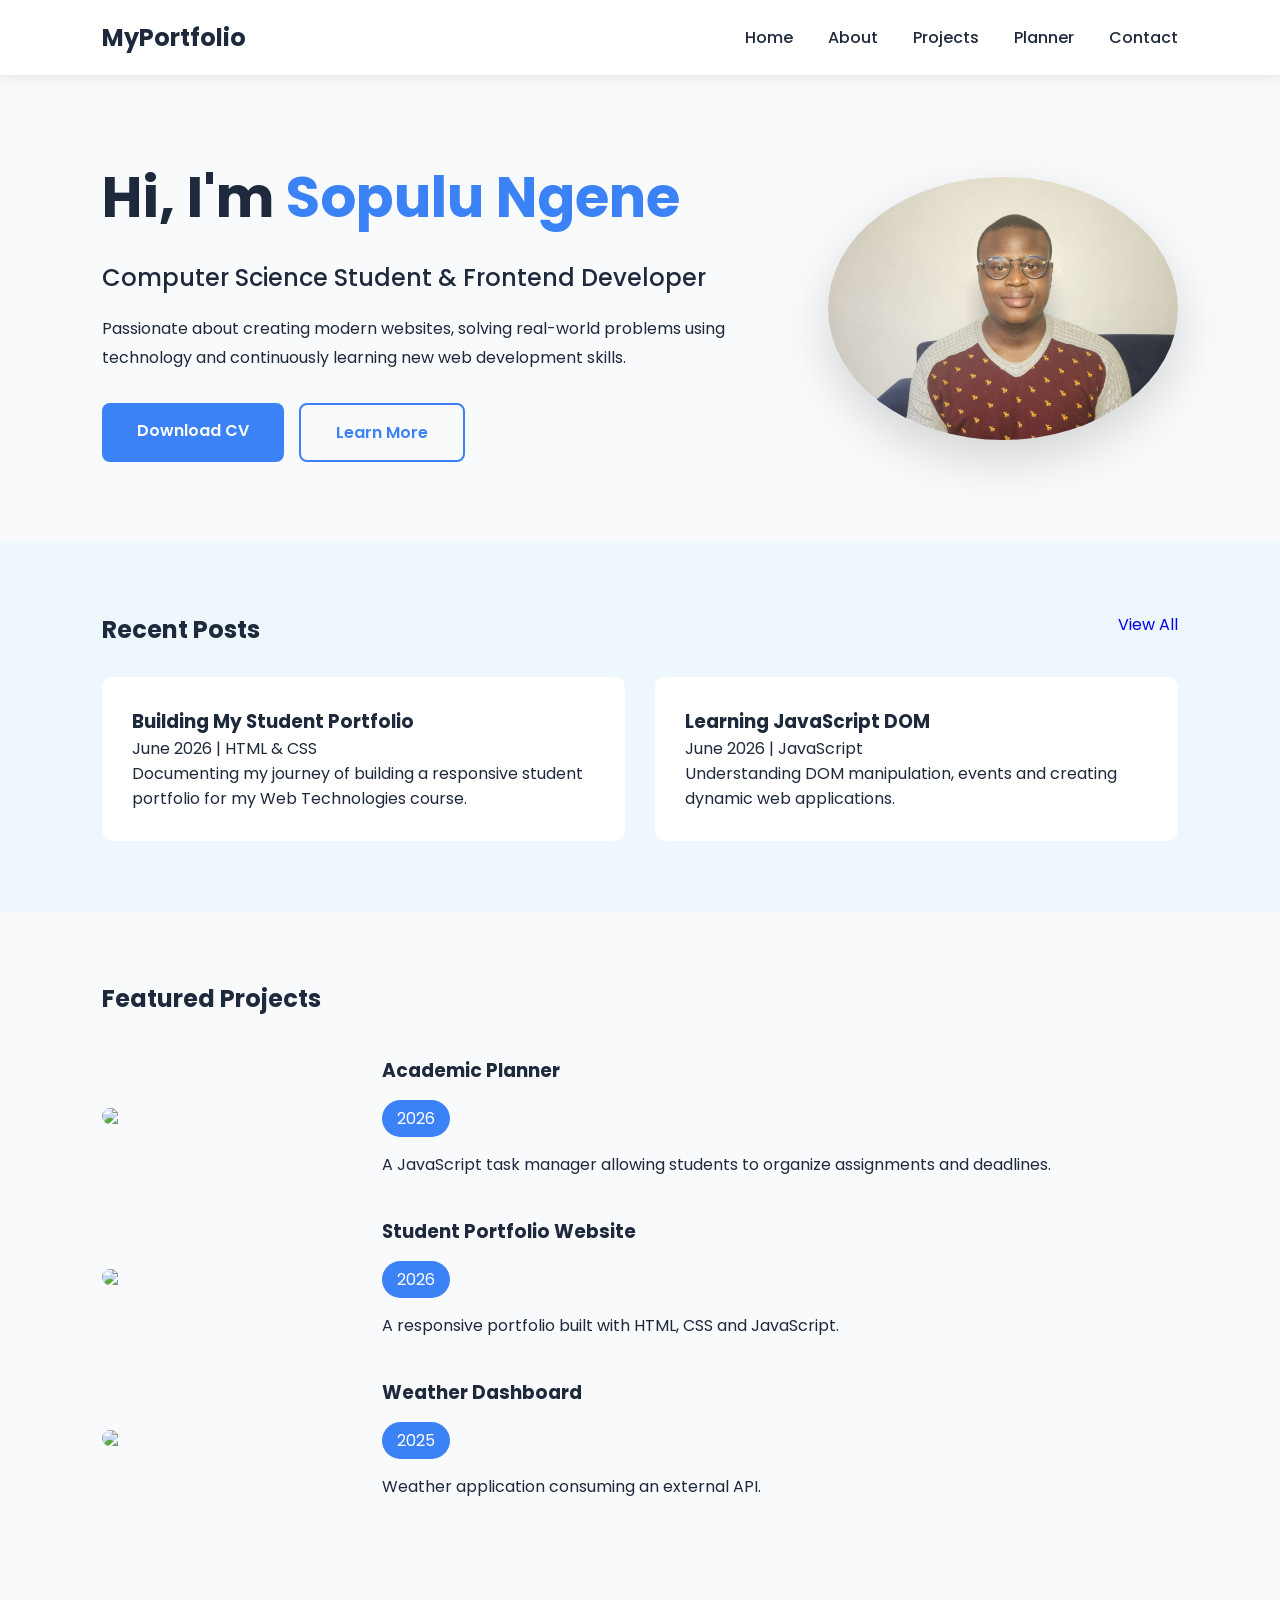
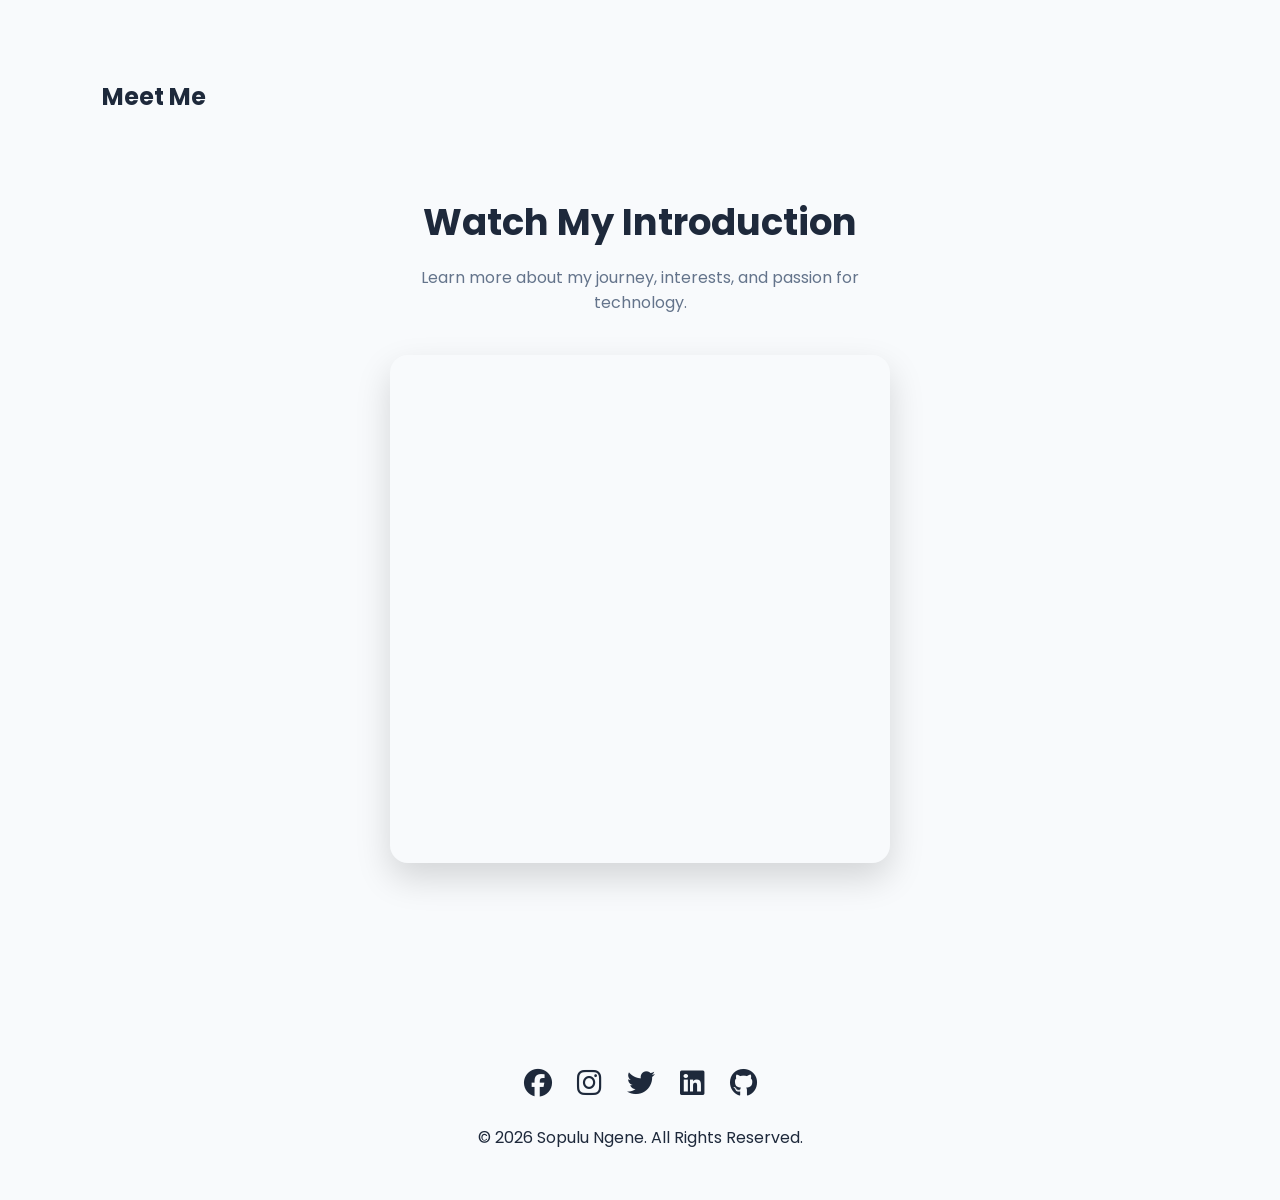
==== index.html @ fb3fa075 "Setup project" ====
<!doctype html>
<html lang="en">
  <head>
    <meta charset="UTF-8" />
    <meta name="viewport" content="width=device-width, initial-scale=1.0" />
    <title>MIVA Student Portfolio</title>

    <link rel="stylesheet" href="app.css" />

    <link rel="preconnect" href="https://fonts.googleapis.com" />
    <link
      href="https://fonts.googleapis.com/css2?family=Poppins:wght@300;400;500;600;700&display=swap"
      rel="stylesheet"
    />

    <link
      rel="stylesheet"
      href="https://cdnjs.cloudflare.com/ajax/libs/font-awesome/6.6.0/css/all.min.css"
    />
  </head>

  <body>
    <header>
      <nav class="navbar">
        <div class="logo">
          <h2>MyPortfolio</h2>
        </div>

        <ul class="nav-links">
          <li><a href="index.html">Home</a></li>

          <li><a href="pages/about-me.html">About</a></li>

          <li><a href="pages/projects-page.html">Projects</a></li>

          <li><a href="pages/academic-planner.html">Planner</a></li>

          <li><a href="pages/contact.html">Contact</a></li>
        </ul>

        <div class="menu-btn">
          <i class="fa-solid fa-bars"></i>
        </div>
      </nav>
    </header>

    <!-- Hero -->

    <section class="hero">
      <div class="hero-text">
        <h1>Hi, I'm <span>Sopulu Ngene</span></h1>

        <h2>Computer Science Student & Frontend Developer</h2>

        <p>
          Passionate about creating modern websites, solving real-world problems
          using technology and continuously learning new web development skills.
        </p>

        <div class="hero-buttons">
          <a href="#" class="btn primary">Download CV</a>

          <a href="pages/about-me.html" class="btn secondary"> Learn More </a>
        </div>
      </div>

      <div class="hero-image">
        <img src="pages/assets/profile.jpeg" alt="Profile" />
      </div>
    </section>

    <!-- Recent Posts -->

    <section class="recent-posts">
      <div class="section-header">
        <h2>Recent Posts</h2>

        <a href="#">View All</a>
      </div>

      <div class="posts-grid">
        <div class="card">
          <h3>Building My Student Portfolio</h3>

          <p class="date">June 2026 | HTML & CSS</p>

          <p>
            Documenting my journey of building a responsive student portfolio
            for my Web Technologies course.
          </p>
        </div>

        <div class="card">
          <h3>Learning JavaScript DOM</h3>

          <p class="date">June 2026 | JavaScript</p>

          <p>
            Understanding DOM manipulation, events and creating dynamic web
            applications.
          </p>
        </div>
      </div>
    </section>

    <!-- Featured Projects -->

    <section class="featured">
      <h2>Featured Projects</h2>

      <div class="project">
        <img src="pages/assets/images/project1.jpg" />

        <div>
          <h3>Academic Planner</h3>

          <span class="badge">2026</span>

          <p>
            A JavaScript task manager allowing students to organize assignments
            and deadlines.
          </p>
        </div>
      </div>

      <div class="project">
        <img src="pages/assets/images/project2.jpg" />

        <div>
          <h3>Student Portfolio Website</h3>

          <span class="badge">2026</span>

          <p>A responsive portfolio built with HTML, CSS and JavaScript.</p>
        </div>
      </div>

      <div class="project">
        <img src="pages/assets/images/project3.jpg" />

        <div>
          <h3>Weather Dashboard</h3>

          <span class="badge">2025</span>

          <p>Weather application consuming an external API.</p>
        </div>
      </div>
    </section>

    <!-- About Video -->

    <section class="video-section">
      <h2>Meet Me</h2>

      <section class="intro-video">
        <div class="container">
          <h2>Watch My Introduction</h2>

          <p>
            Learn more about my journey, interests, and passion for technology.
          </p>

          <div class="video-container">
            <iframe
              src="https://www.youtube.com/embed/-e8Gha-F-RM"
              title="Introduction Video"
              allow="
                accelerometer;
                autoplay;
                clipboard-write;
                encrypted-media;
                gyroscope;
                picture-in-picture;
                web-share;
              "
              allowfullscreen
            >
            </iframe>
          </div>
        </div>
      </section>
    </section>

    <footer>
      <div class="socials">
        <a href="#"><i class="fab fa-facebook"></i></a>

        <a href="#"><i class="fab fa-instagram"></i></a>

        <a href="#"><i class="fab fa-twitter"></i></a>

        <a href="#"><i class="fab fa-linkedin"></i></a>

        <a href="#"><i class="fab fa-github"></i></a>
      </div>

      <p>© 2026 Sopulu Ngene. All Rights Reserved.</p>
    </footer>

    <script>
      const menu = document.querySelector(".menu-btn");
      const nav = document.querySelector(".nav-links");

      menu.onclick = () => {
        nav.classList.toggle("show");
      };
    </script>
  </body>
</html>
---- app.css ----
* {
  margin: 0;
  padding: 0;
  box-sizing: border-box;
}

html {
  scroll-behavior: smooth;
}

body {
  font-family: "Poppins", sans-serif;

  background: #f8fafc;

  color: #1e293b;
}

img {
  width: 100%;

  display: block;
}

a {
  text-decoration: none;
}

ul {
  list-style: none;
}

/* Navigation */

header {
  padding: 20px 8%;

  position: sticky;

  top: 0;

  background: white;

  z-index: 999;

  box-shadow: 0 3px 12px rgba(0, 0, 0, 0.08);
}

.navbar {
  display: flex;

  justify-content: space-between;

  align-items: center;
}

.nav-links {
  display: flex;

  gap: 35px;
}

.nav-links a {
  color: #1e293b;

  font-weight: 500;

  transition: 0.3s;
}

.nav-links a:hover {
  color: #3b82f6;
}

.menu-btn {
  display: none;

  font-size: 28px;

  cursor: pointer;
}

/* Hero */

.hero {
  display: flex;

  justify-content: space-between;

  align-items: center;

  padding: 80px 8%;

  gap: 60px;
}

.hero-text {
  animation: slideLeft 1s;
}

.hero-text h1 {
  font-size: 3.5rem;

  margin-bottom: 20px;
}

.hero-text span {
  color: #3b82f6;
}

.hero-text h2 {
  margin-bottom: 20px;

  font-weight: 500;
}

.hero-text p {
  line-height: 1.8;

  margin-bottom: 30px;
}

.hero-buttons {
  display: flex;

  gap: 15px;
}

.btn {
  padding: 15px 35px;

  border-radius: 8px;

  font-weight: 600;

  transition: 0.3s;
}

.primary {
  background: #3b82f6;

  color: white;
}

.primary:hover {
  transform: translateY(-5px);
}

.secondary {
  border: 2px solid #3b82f6;

  color: #3b82f6;
}

.secondary:hover {
  background: #3b82f6;

  color: white;
}

.hero-image {
  animation: float 4s infinite ease-in-out;
}

.hero-image img {
  width: 350px;

  border-radius: 50%;

  box-shadow: 0 20px 50px rgba(0, 0, 0, 0.15);
}

/* Sections */

section {
  padding: 70px 8%;
}

.recent-posts {
  background: #eef7fb;
}

.section-header {
  display: flex;

  justify-content: space-between;

  margin-bottom: 30px;
}

.posts-grid {
  display: grid;

  grid-template-columns: repeat(2, 1fr);

  gap: 30px;
}

.card {
  background: white;

  padding: 30px;

  border-radius: 10px;

  transition: 0.3s;
}

.card:hover {
  transform: translateY(-10px);
}

.project {
  display: grid;

  grid-template-columns: 250px 1fr;

  gap: 30px;

  margin: 40px 0;

  align-items: center;
}

.project img {
  border-radius: 10px;
}

.badge {
  display: inline-block;

  background: #3b82f6;

  color: white;

  padding: 6px 15px;

  border-radius: 50px;

  margin: 15px 0;
}

.video-container {
  overflow: hidden;

  border-radius: 15px;

  box-shadow: 0 10px 25px rgba(0, 0, 0, 0.15);
}

footer {
  padding: 50px;

  text-align: center;
}

.socials {
  display: flex;

  justify-content: center;

  gap: 25px;

  font-size: 28px;

  margin-bottom: 20px;
}

.socials a {
  color: #1e293b;

  transition: 0.3s;
}

.socials a:hover {
  transform: scale(1.2);

  color: #3b82f6;
}

@keyframes slideLeft {
  from {
    opacity: 0;

    transform: translateX(-60px);
  }

  to {
    opacity: 1;

    transform: translateX(0);
  }
}

@keyframes float {
  50% {
    transform: translateY(-12px);
  }
}

/* Responsive */

@media (max-width: 900px) {
  .menu-btn {
    display: block;
  }

  .nav-links {
    position: absolute;

    top: 80px;

    left: -100%;

    background: white;

    width: 100%;

    flex-direction: column;

    padding: 40px;

    transition: 0.4s;
  }

  .show {
    left: 0;
  }

  .hero {
    flex-direction: column-reverse;

    text-align: center;
  }

  .hero-buttons {
    justify-content: center;
  }

  .posts-grid {
    grid-template-columns: 1fr;
  }

  .project {
    grid-template-columns: 1fr;
  }

  .hero-image img {
    width: 260px;
  }

  .hero-text h1 {
    font-size: 2.6rem;
  }
}

.intro-video {
  padding: 80px 8%;

  background: #f8fafc;

  text-align: center;
}

.intro-video h2 {
  margin-bottom: 15px;

  font-size: 2.3rem;
}

.intro-video p {
  max-width: 500px;

  margin: 0 auto 40px;

  color: #64748b;
}

.video-container {
  position: relative;

  width: 100%;

  max-width: 500px;

  margin: auto;

  padding-bottom: 56.25%;

  height: 0;

  overflow: hidden;

  border-radius: 18px;

  box-shadow: 0 15px 35px rgba(0, 0, 0, 0.15);
}

.video-container iframe {
  position: absolute;

  top: 0;

  left: 0;

  width: 100%;

  height: 100%;

  border: none;
}
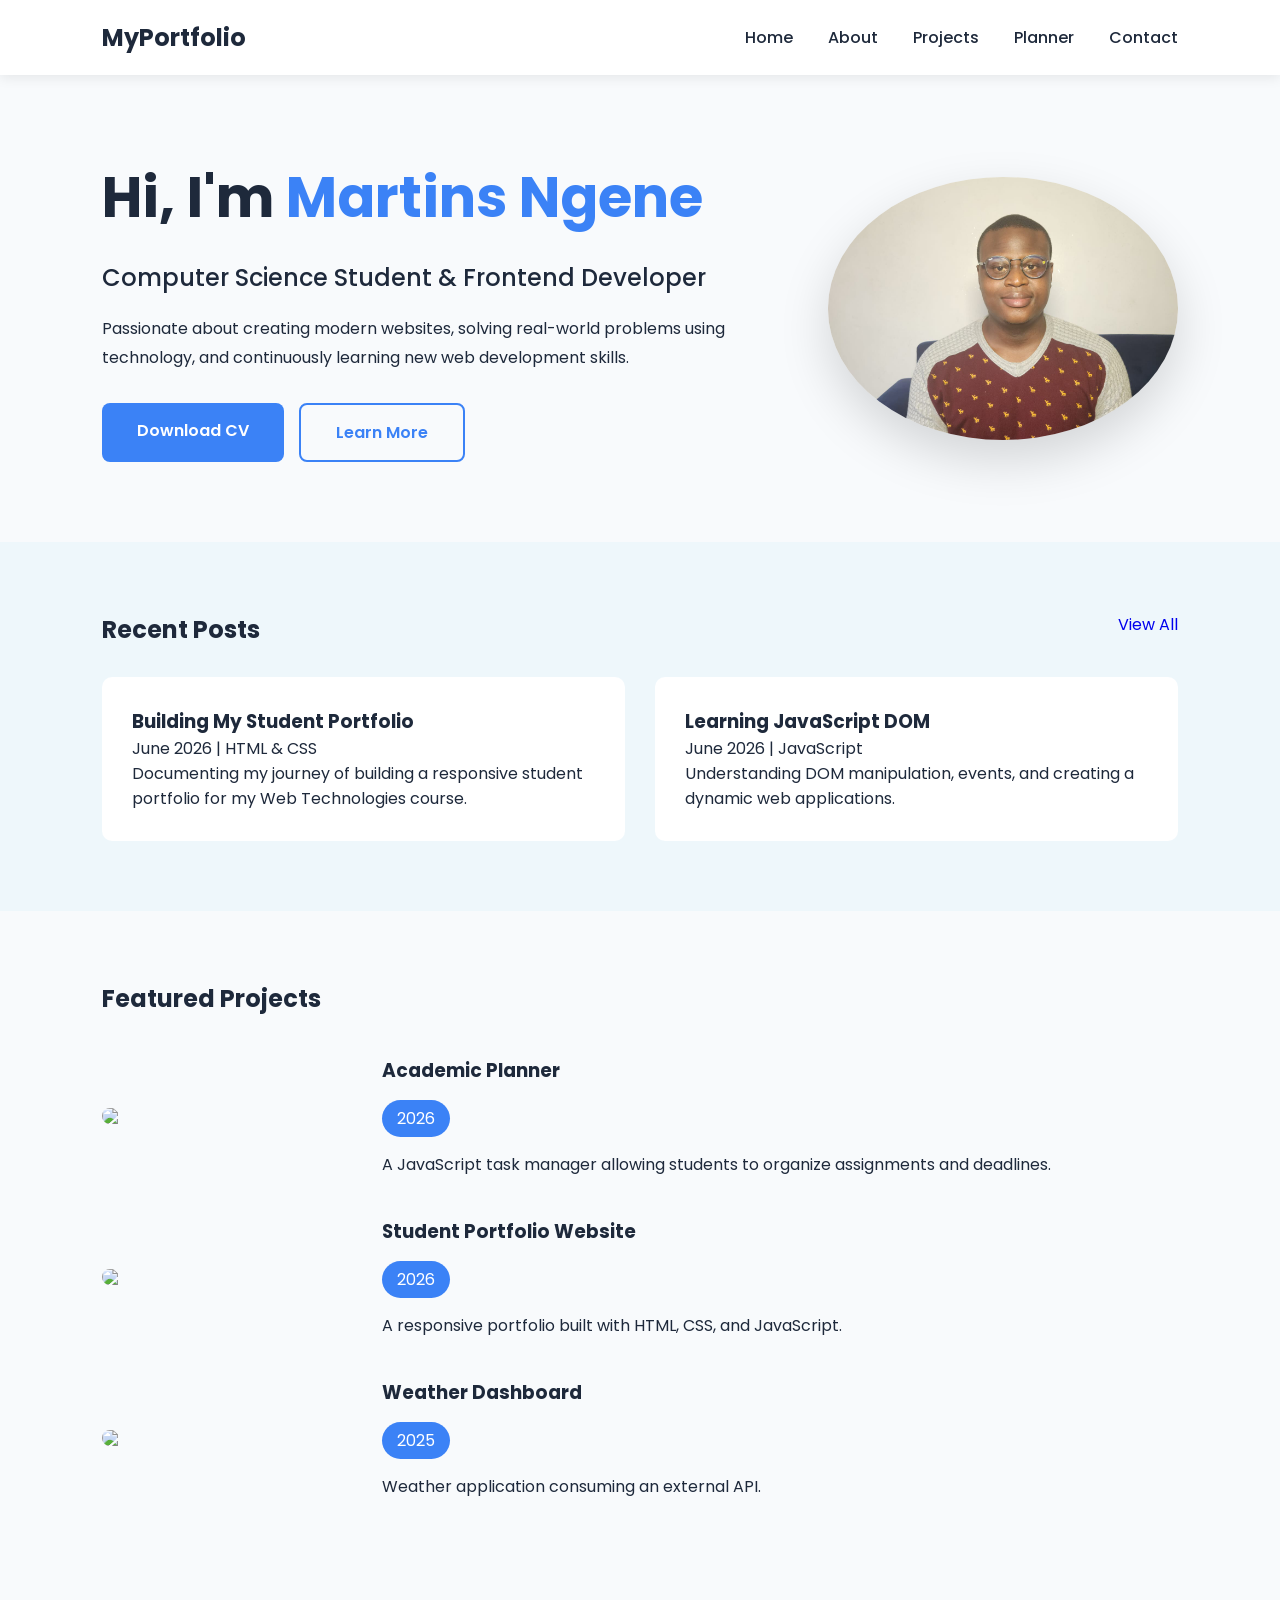
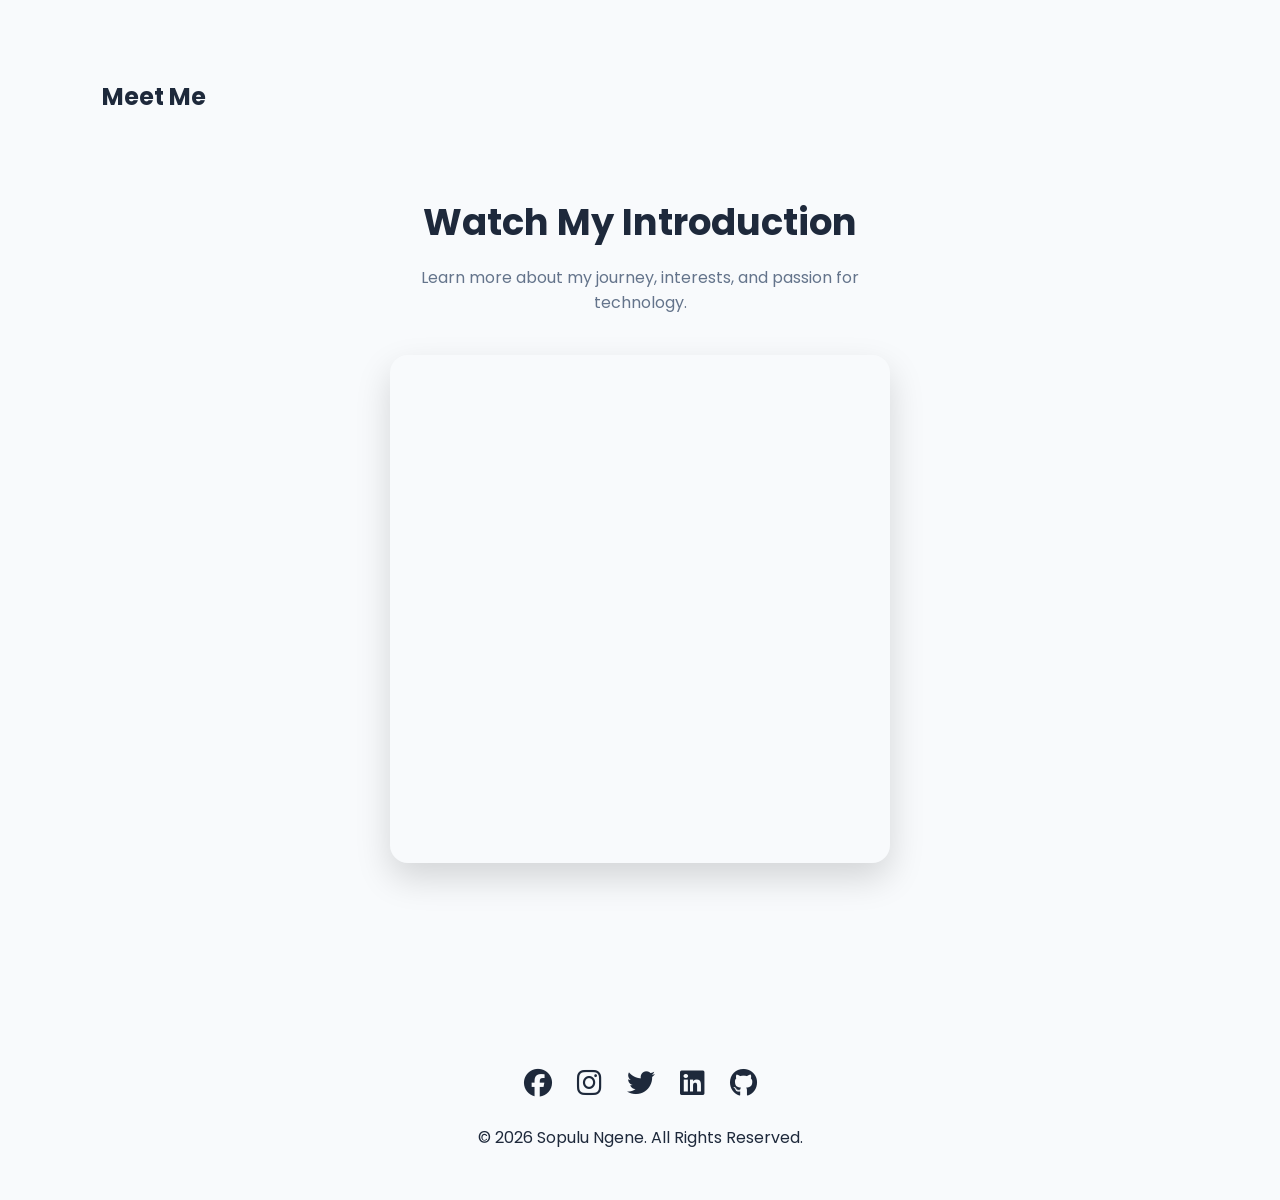
==== commit 933b895c: "Update index.html" ====
--- a/index.html
+++ b/index.html
@@ -48,13 +48,13 @@
 
     <section class="hero">
       <div class="hero-text">
-        <h1>Hi, I'm <span>Sopulu Ngene</span></h1>
+        <h1>Hi, I'm <span>Martins Ngene</span></h1>
 
         <h2>Computer Science Student & Frontend Developer</h2>
 
         <p>
           Passionate about creating modern websites, solving real-world problems
-          using technology and continuously learning new web development skills.
+          using technology, and continuously learning new web development skills.
         </p>
 
         <div class="hero-buttons">
@@ -96,7 +96,7 @@
           <p class="date">June 2026 | JavaScript</p>
 
           <p>
-            Understanding DOM manipulation, events and creating dynamic web
+            Understanding DOM manipulation, events, and creating a dynamic web
             applications.
           </p>
         </div>
@@ -131,7 +131,7 @@
 
           <span class="badge">2026</span>
 
-          <p>A responsive portfolio built with HTML, CSS and JavaScript.</p>
+          <p>A responsive portfolio built with HTML, CSS, and JavaScript.</p>
         </div>
       </div>
 
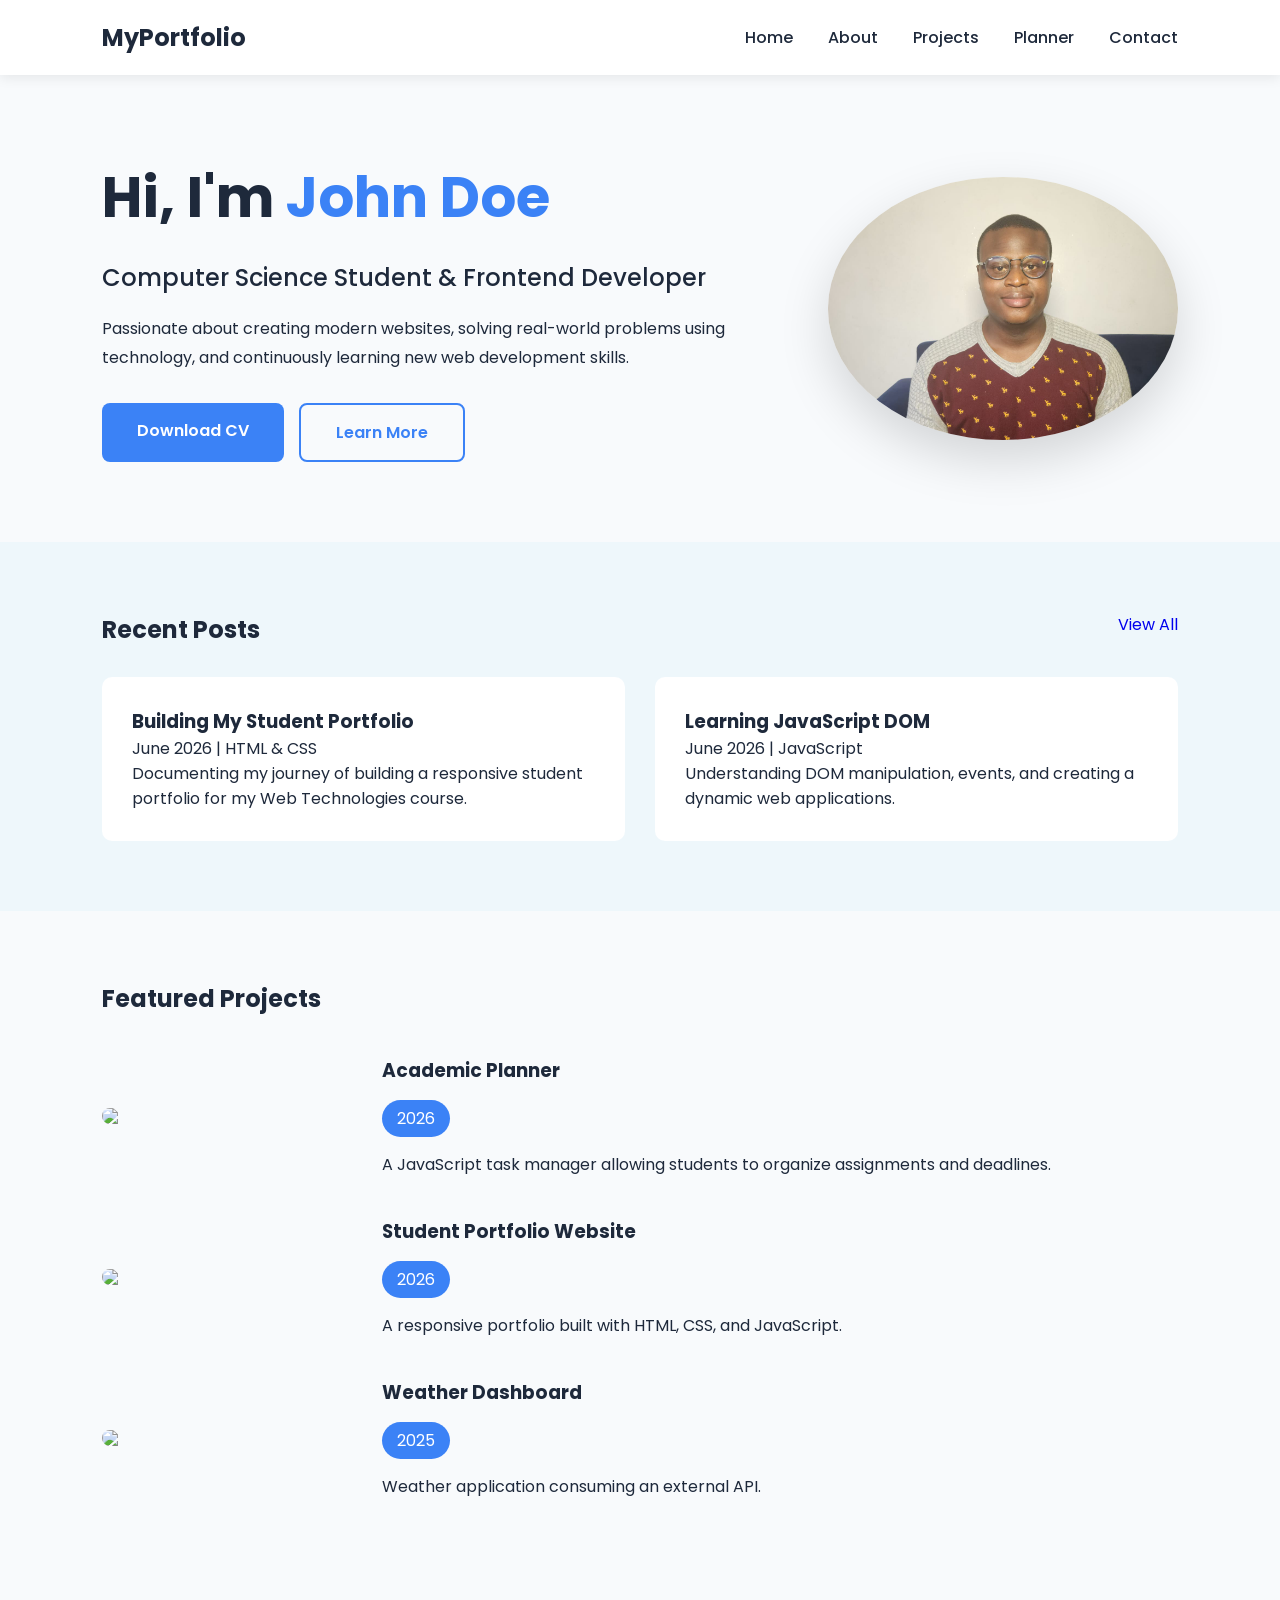
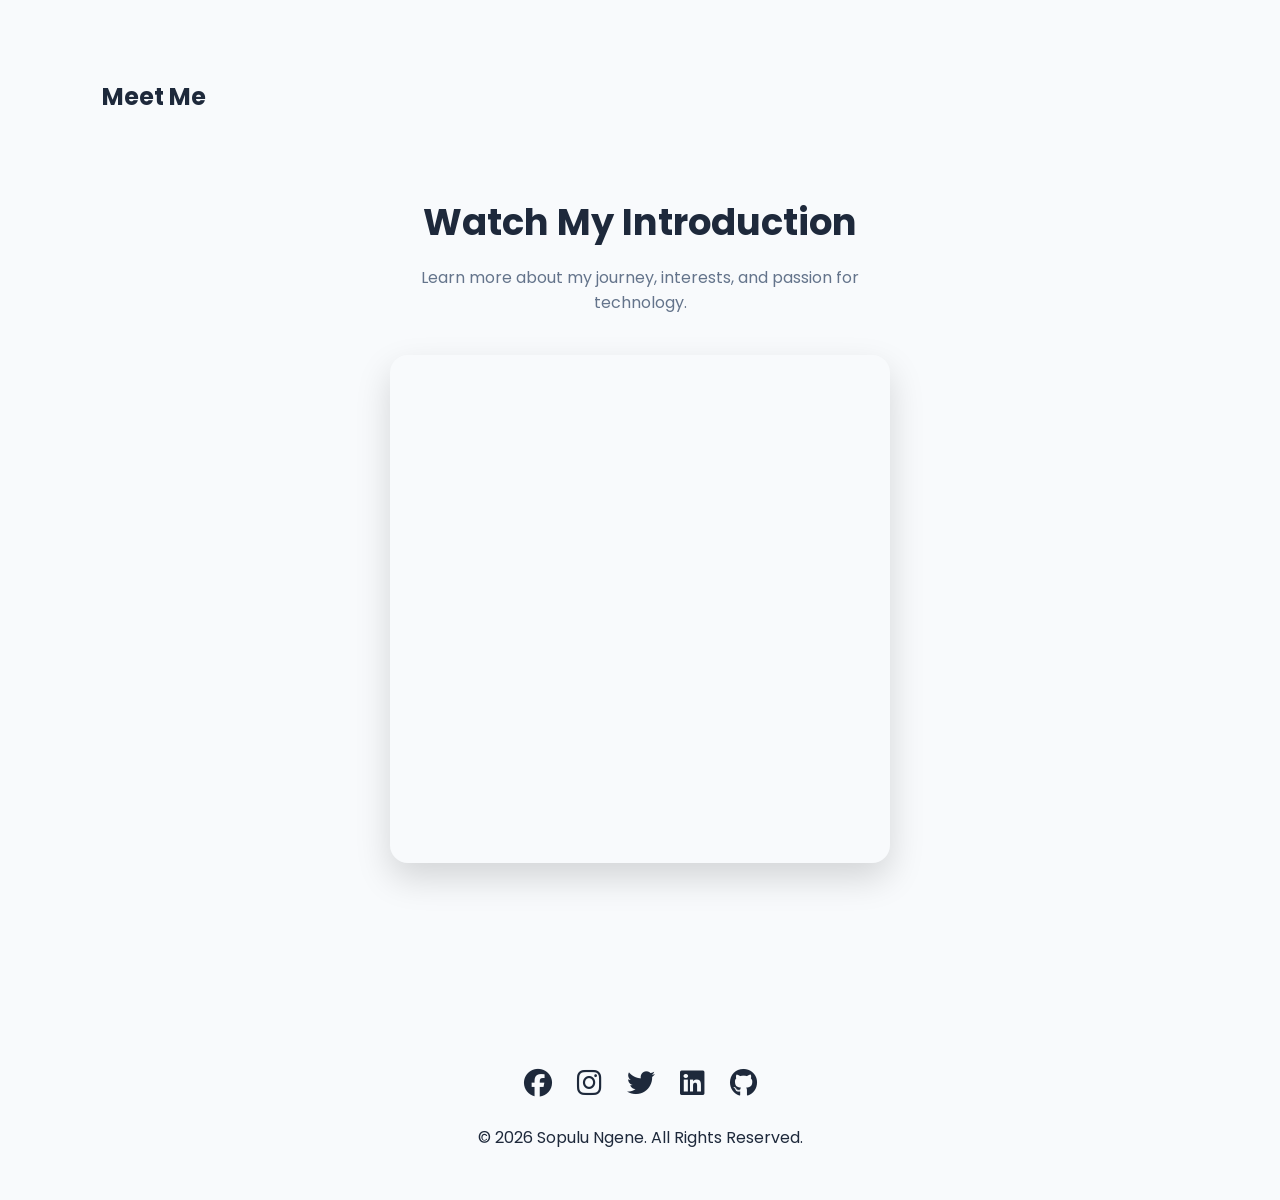
==== commit c8b49769: "Update name from 'Martins Ngene' to 'John Doe'" ====
--- a/index.html
+++ b/index.html
@@ -48,7 +48,7 @@
 
     <section class="hero">
       <div class="hero-text">
-        <h1>Hi, I'm <span>Martins Ngene</span></h1>
+        <h1>Hi, I'm <span>John Doe</span></h1>
 
         <h2>Computer Science Student & Frontend Developer</h2>
 
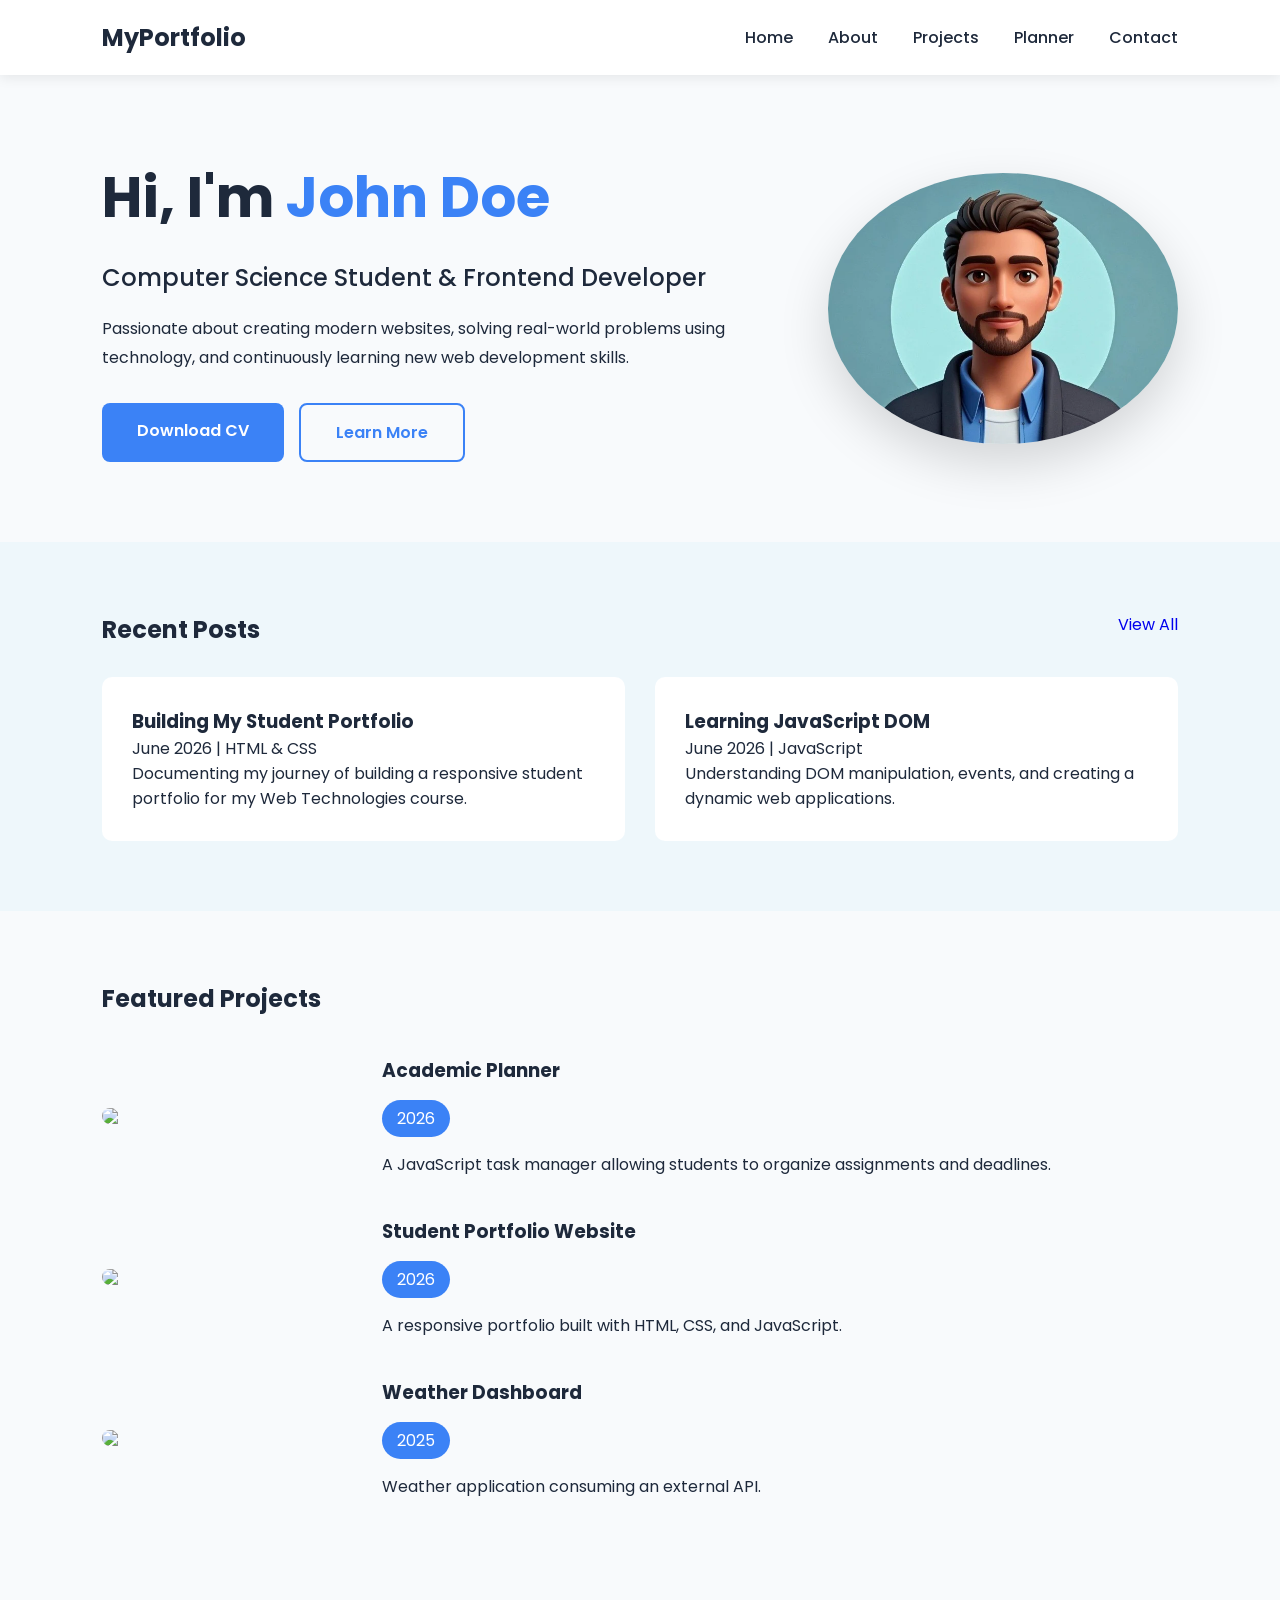
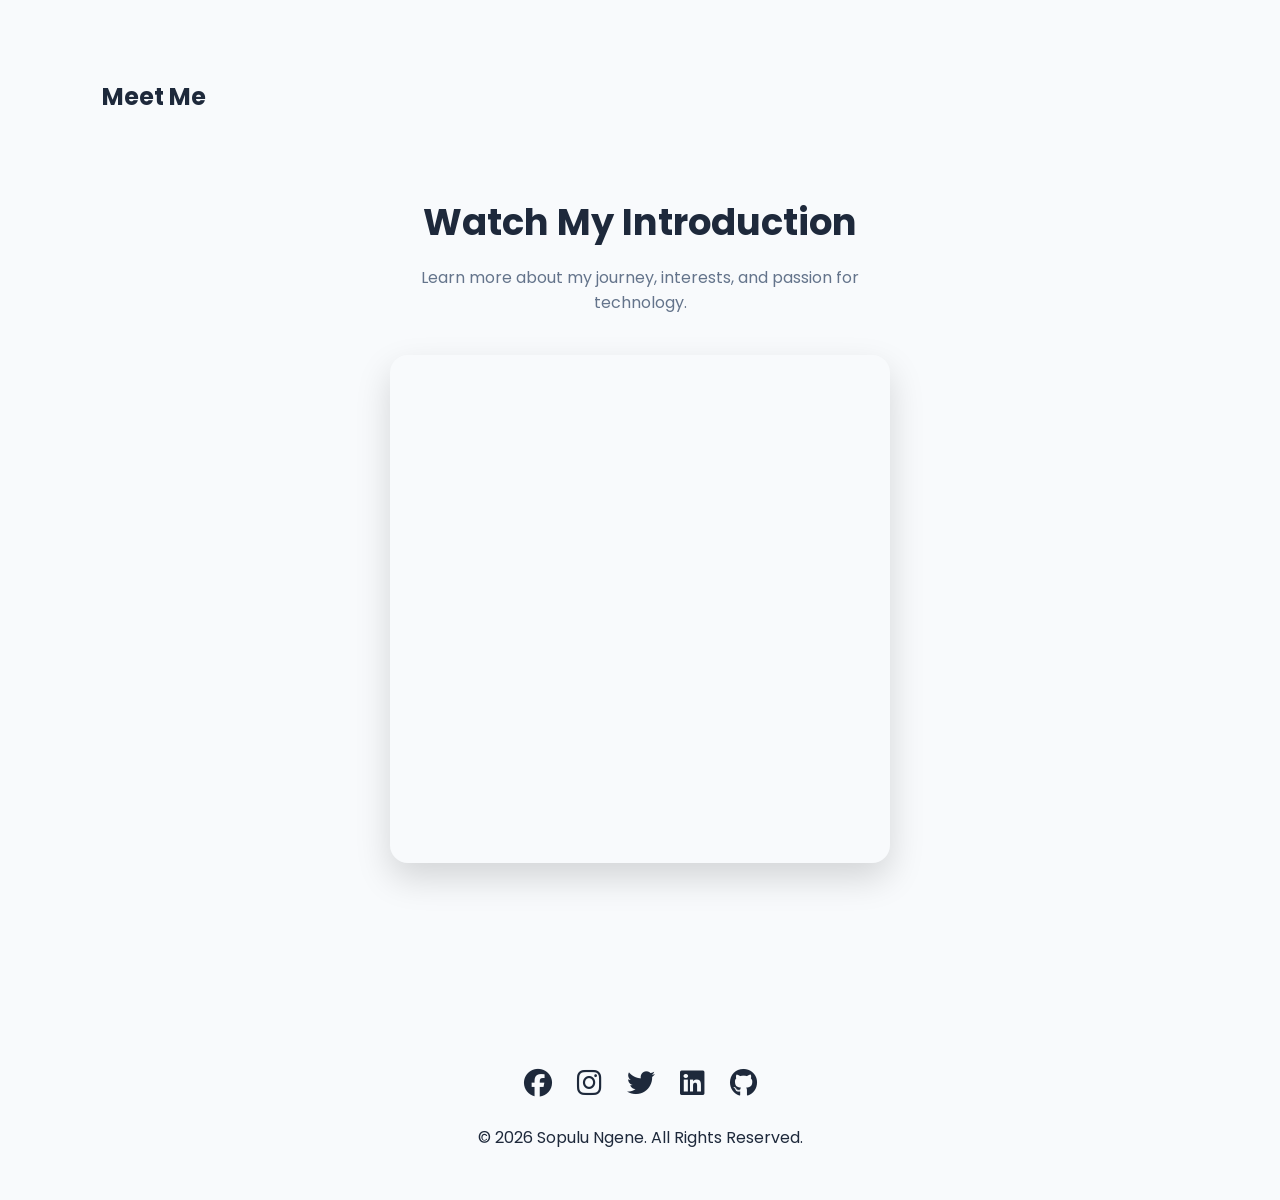
==== commit 0da8baac: "Update index.html" ====
--- a/index.html
+++ b/index.html
@@ -65,7 +65,7 @@
       </div>
 
       <div class="hero-image">
-        <img src="pages/assets/profile.jpeg" alt="Profile" />
+        <img src="pages/assets/avatar.jpeg" alt="Profile" />
       </div>
     </section>
 
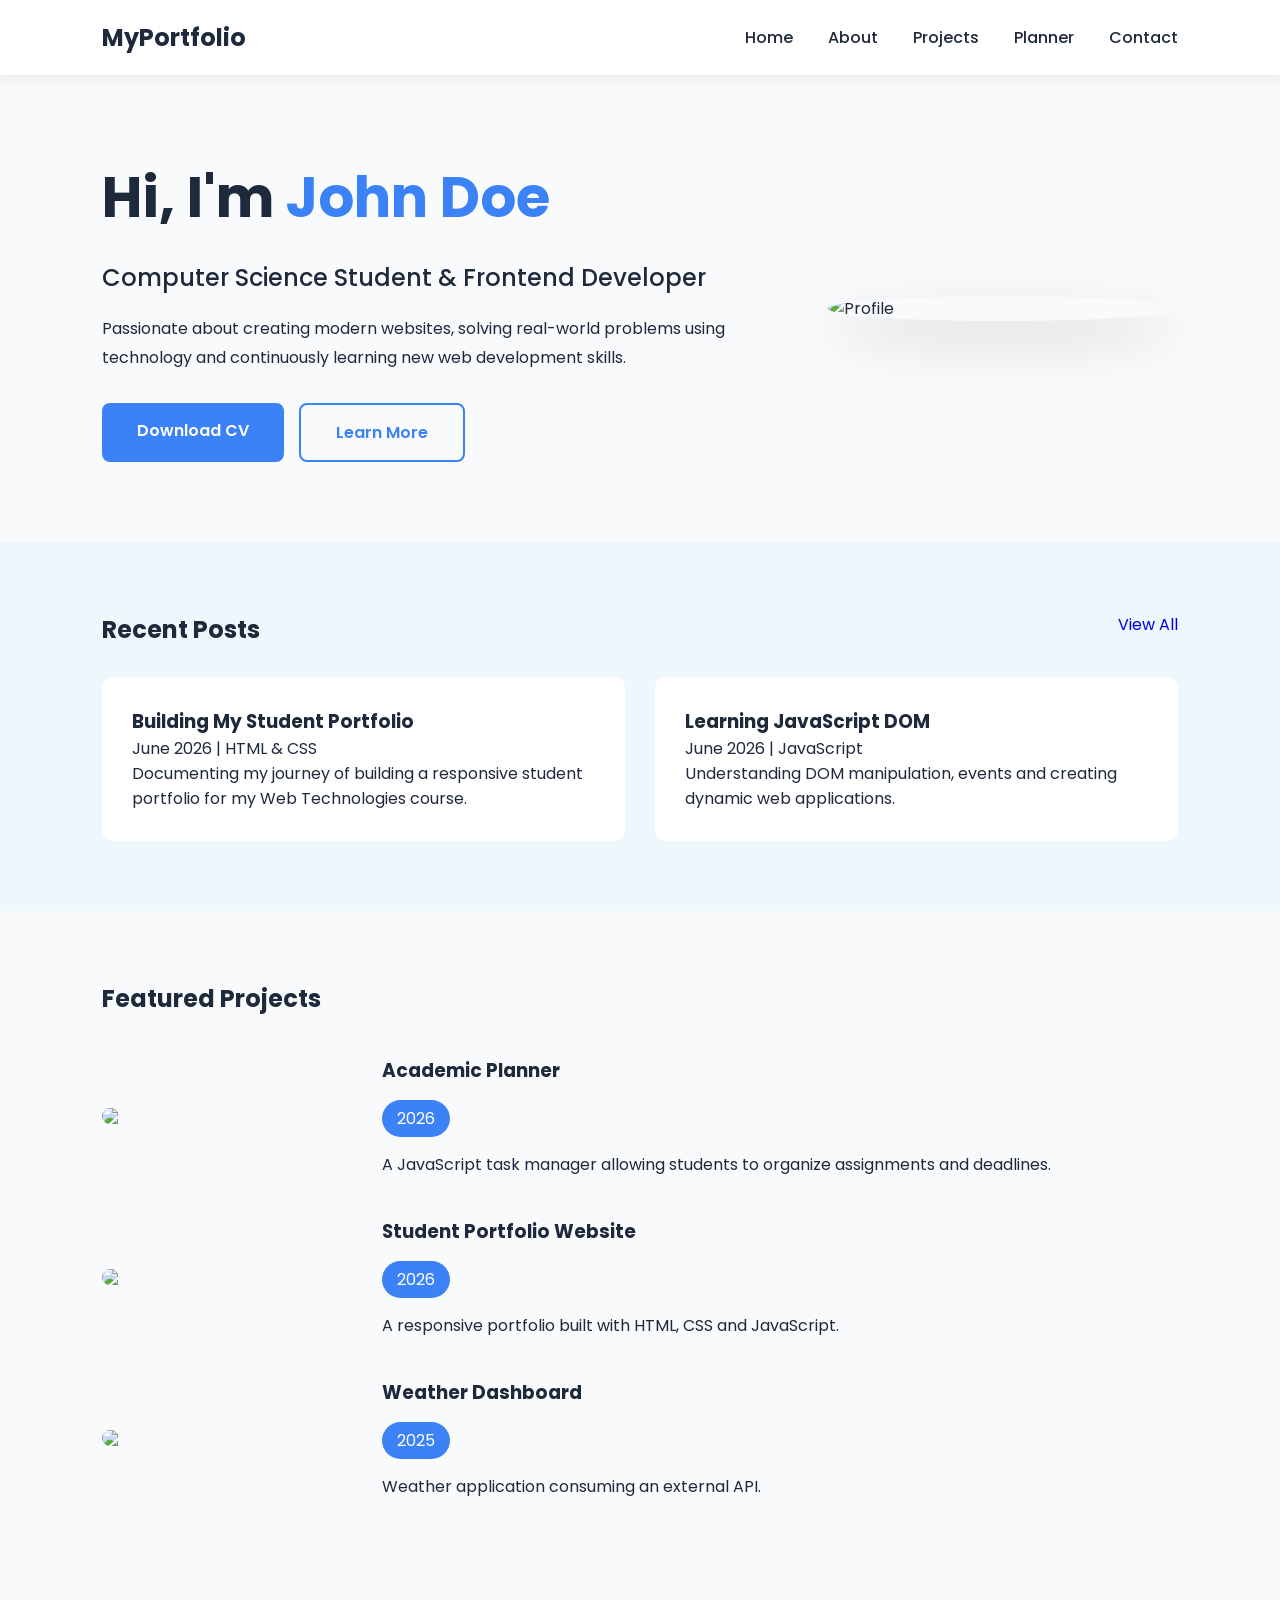
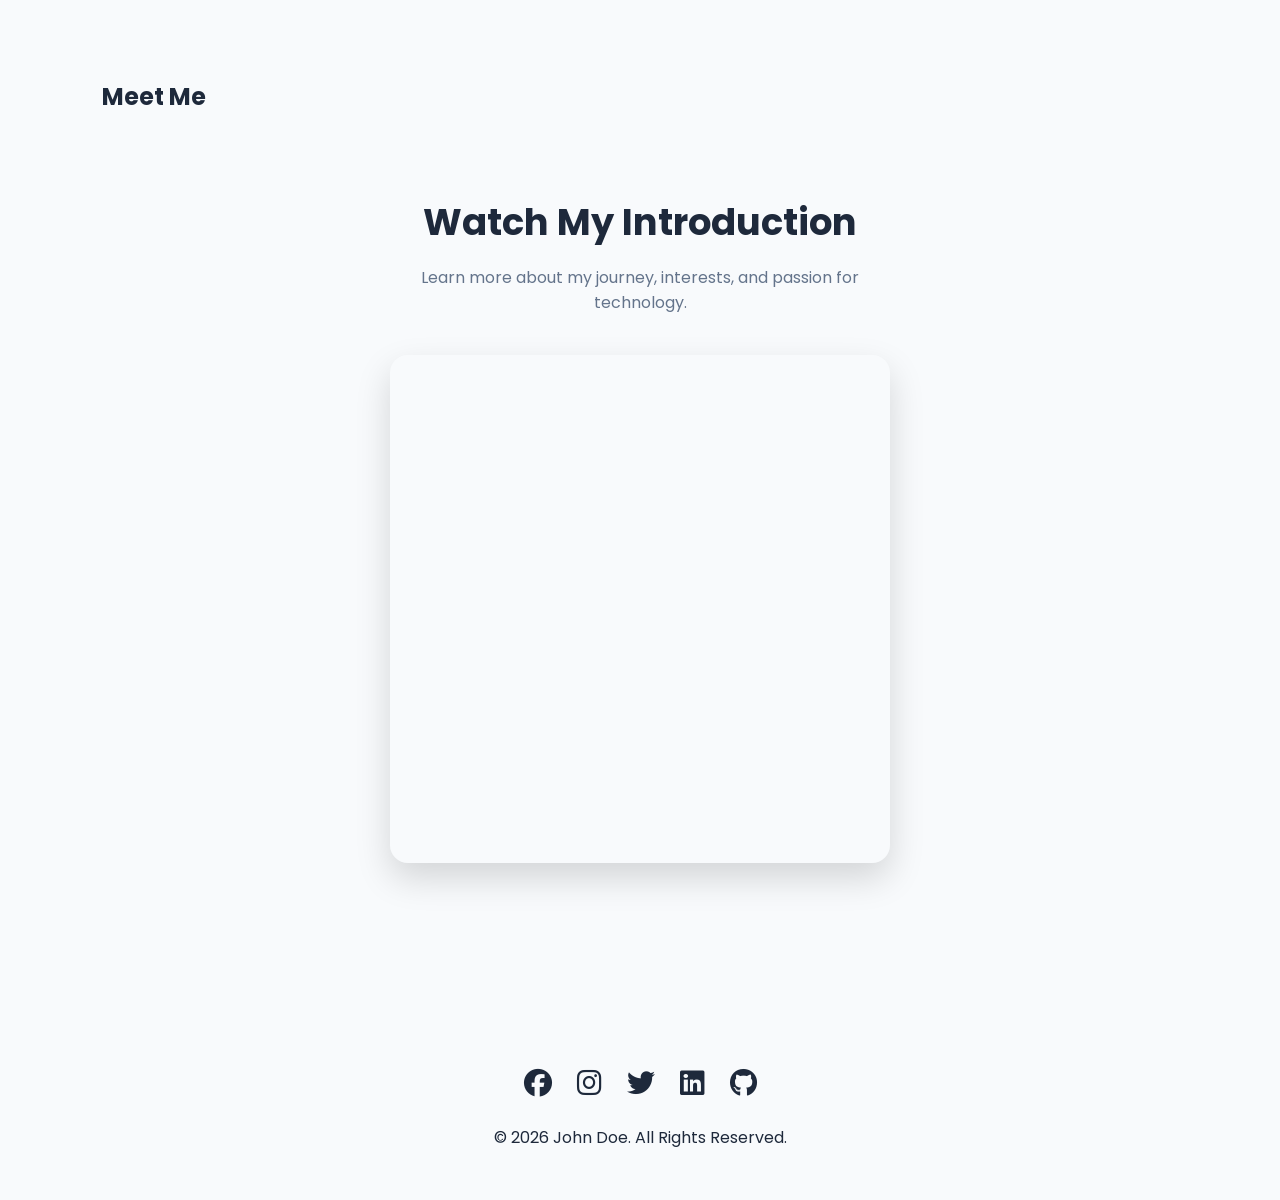
==== commit 936e7d38: "Quickfix" ====
--- a/index.html
+++ b/index.html
@@ -54,7 +54,7 @@
 
         <p>
           Passionate about creating modern websites, solving real-world problems
-          using technology, and continuously learning new web development skills.
+          using technology and continuously learning new web development skills.
         </p>
 
         <div class="hero-buttons">
@@ -65,7 +65,7 @@
       </div>
 
       <div class="hero-image">
-        <img src="pages/assets/avatar.jpeg" alt="Profile" />
+        <img src="pages/assets/profile.jpeg" alt="Profile" />
       </div>
     </section>
 
@@ -96,7 +96,7 @@
           <p class="date">June 2026 | JavaScript</p>
 
           <p>
-            Understanding DOM manipulation, events, and creating a dynamic web
+            Understanding DOM manipulation, events and creating dynamic web
             applications.
           </p>
         </div>
@@ -131,7 +131,7 @@
 
           <span class="badge">2026</span>
 
-          <p>A responsive portfolio built with HTML, CSS, and JavaScript.</p>
+          <p>A responsive portfolio built with HTML, CSS and JavaScript.</p>
         </div>
       </div>
 
@@ -195,7 +195,7 @@
         <a href="#"><i class="fab fa-github"></i></a>
       </div>
 
-      <p>© 2026 Sopulu Ngene. All Rights Reserved.</p>
+      <p>© 2026 John Doe. All Rights Reserved.</p>
     </footer>
 
     <script>
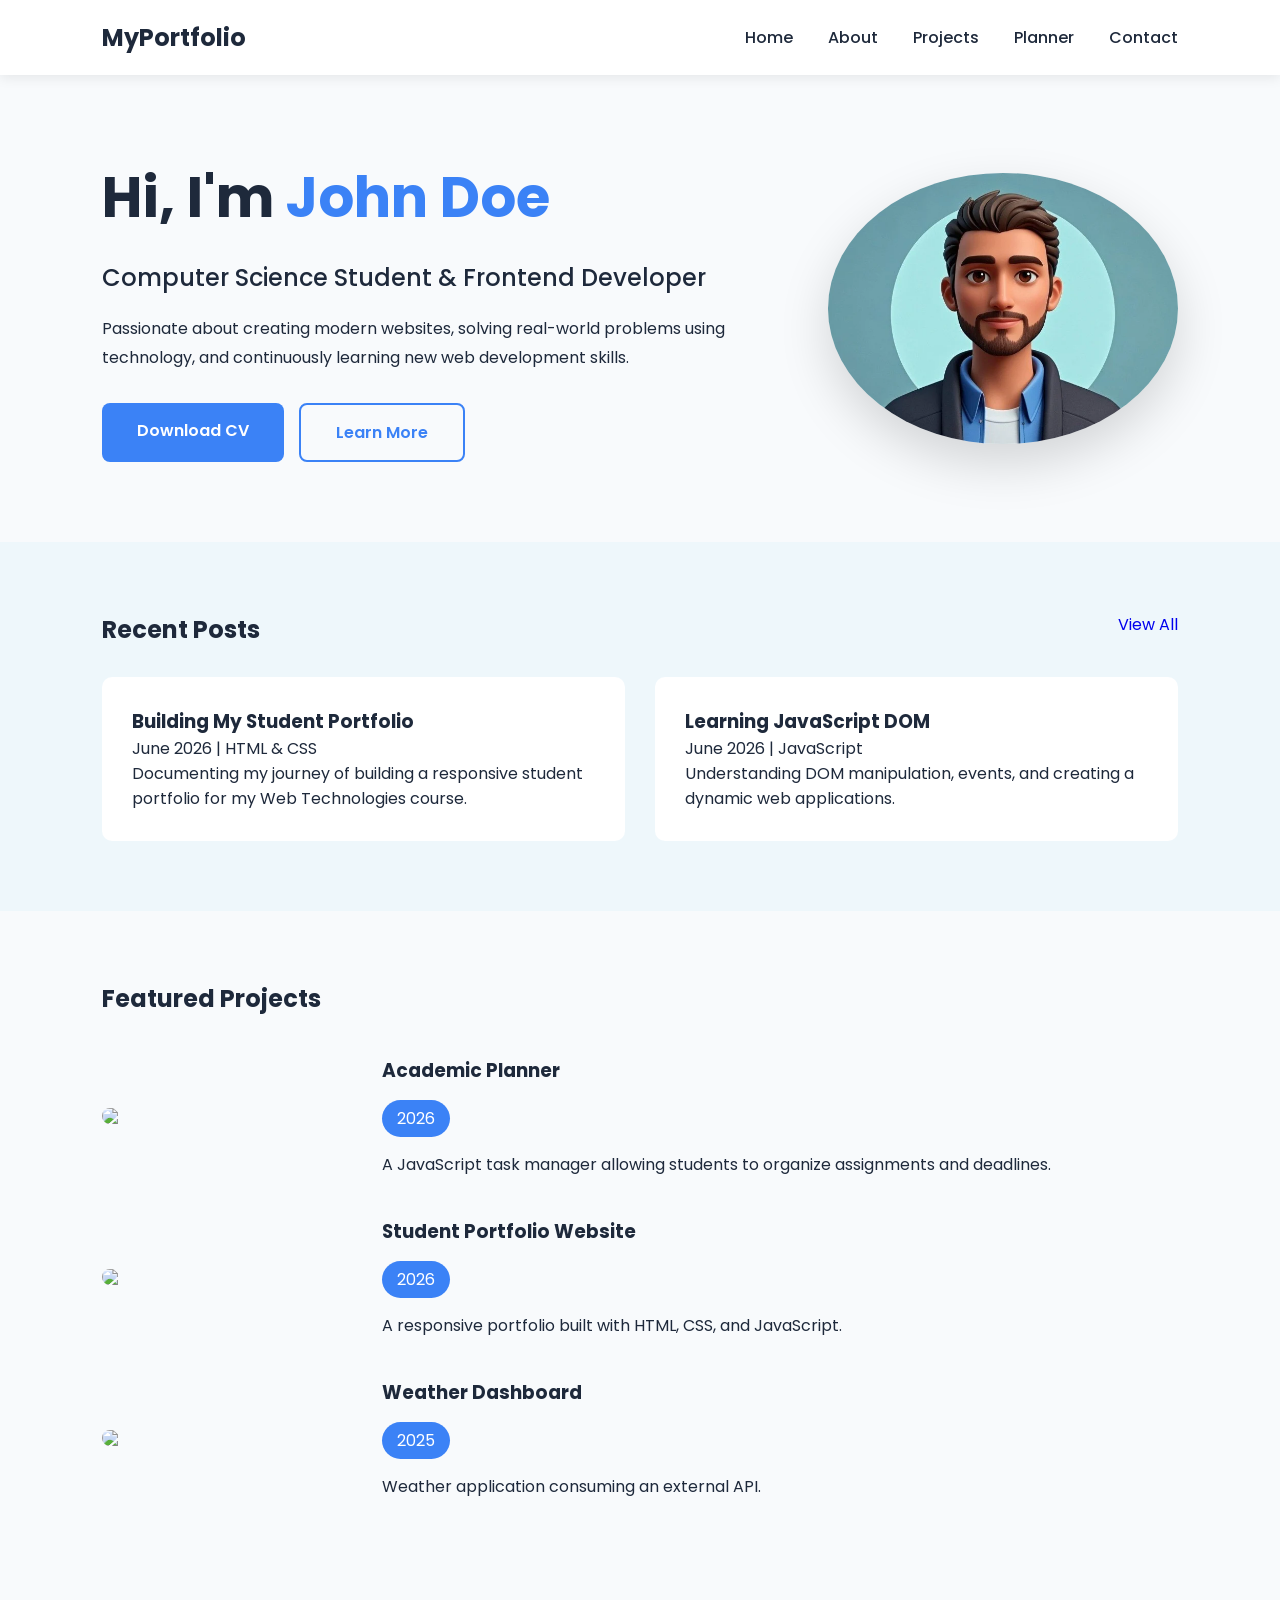
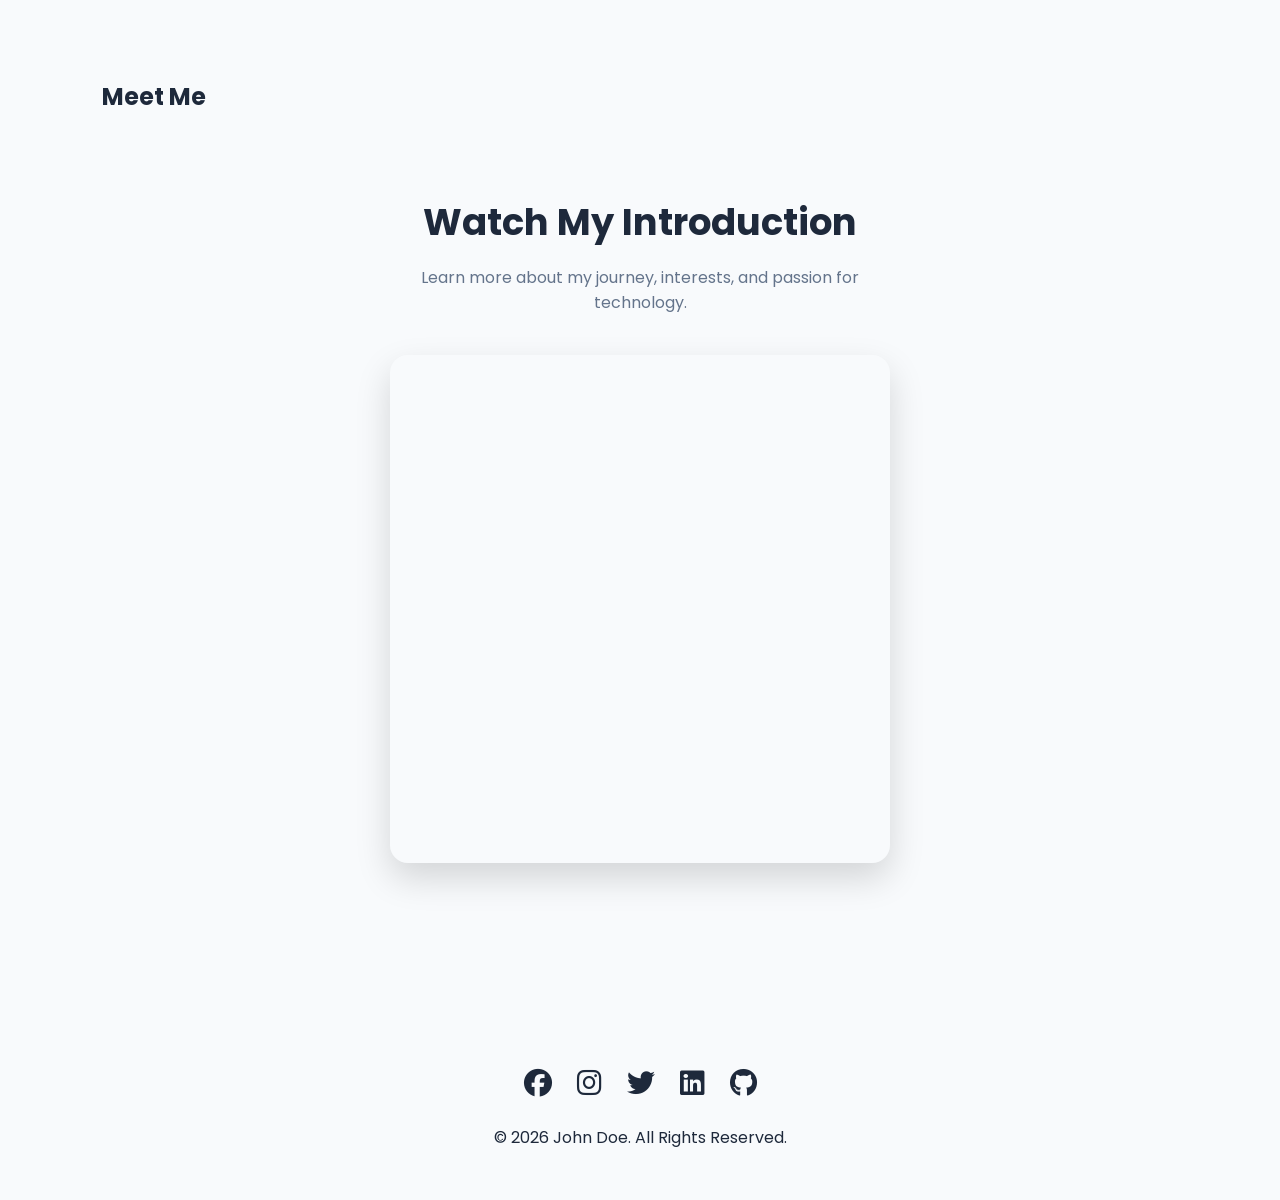
==== commit a59fa617: "Merge branch 'main' of https://github.com/martins-ngene/miva-student-app" ====
--- a/index.html
+++ b/index.html
@@ -54,7 +54,7 @@
 
         <p>
           Passionate about creating modern websites, solving real-world problems
-          using technology and continuously learning new web development skills.
+          using technology, and continuously learning new web development skills.
         </p>
 
         <div class="hero-buttons">
@@ -65,7 +65,7 @@
       </div>
 
       <div class="hero-image">
-        <img src="pages/assets/profile.jpeg" alt="Profile" />
+        <img src="pages/assets/avatar.jpeg" alt="Profile" />
       </div>
     </section>
 
@@ -96,7 +96,7 @@
           <p class="date">June 2026 | JavaScript</p>
 
           <p>
-            Understanding DOM manipulation, events and creating dynamic web
+            Understanding DOM manipulation, events, and creating a dynamic web
             applications.
           </p>
         </div>
@@ -131,7 +131,7 @@
 
           <span class="badge">2026</span>
 
-          <p>A responsive portfolio built with HTML, CSS and JavaScript.</p>
+          <p>A responsive portfolio built with HTML, CSS, and JavaScript.</p>
         </div>
       </div>
 
